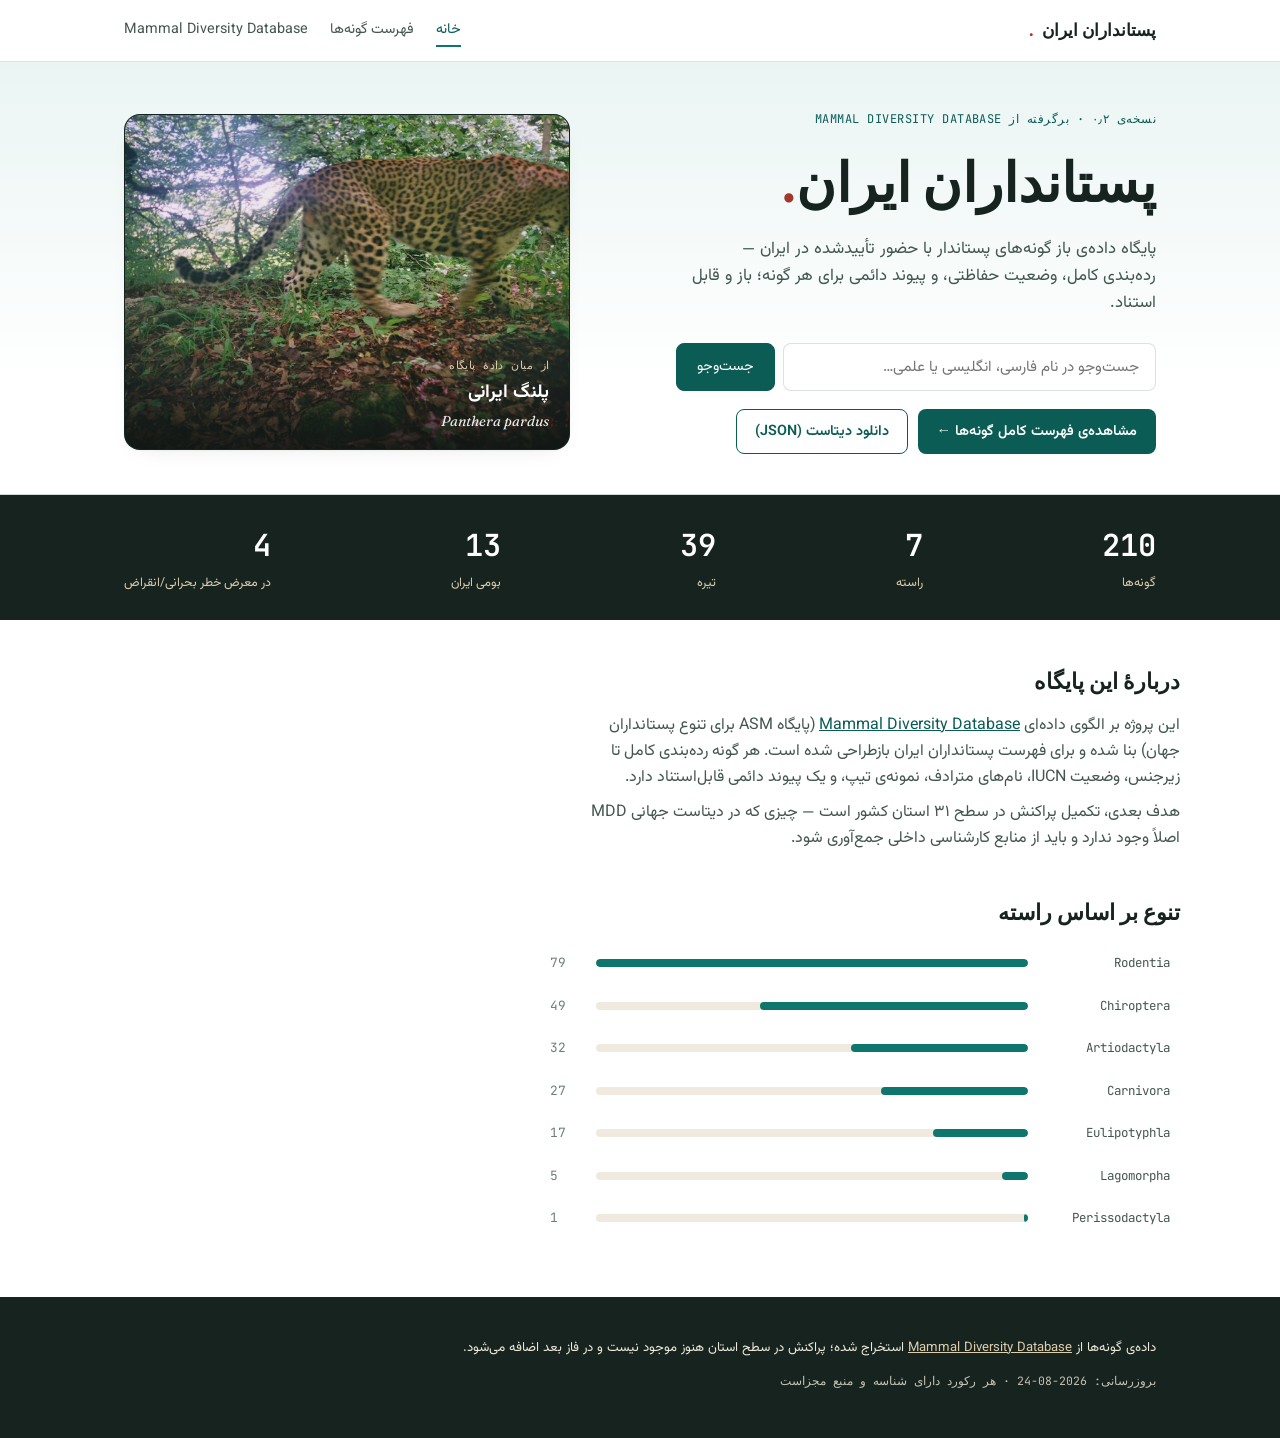
==== index.html @ 0429b335 "نسخه‌ی اولیه سایت پستانداران ایران - فهرست ۲۱۰ گونه پستاندار با حضور تأییدشده در ایران (منبع: Mammal" ====
<!DOCTYPE html>
<html lang="fa" dir="rtl">
<head>
<meta charset="UTF-8">
<meta name="viewport" content="width=device-width, initial-scale=1.0">
<title>پستانداران ایران</title>
<meta name="description" content="پایگاه داده‌ی باز گونه‌های پستاندار ایران، برگرفته از Mammal Diversity Database">
<link rel="preconnect" href="https://fonts.googleapis.com">
<link href="https://fonts.googleapis.com/css2?family=Vazirmatn:wght@400;500;600;700;800&family=Fraunces:ital,wght@0,500;1,500;1,600&family=JetBrains+Mono:wght@400;600&display=swap" rel="stylesheet">
<link rel="stylesheet" href="assets/style.css">
</head>
<body>

<nav class="topnav" aria-label="ناوبری اصلی">
  <div class="wrap topnav-inner">
    <a href="index.html" class="topnav-brand">پستانداران ایران<span class="dot">.</span></a>
    <div class="topnav-links">
      <a href="index.html" class="is-current">خانه</a>
      <a href="list.html">فهرست گونه‌ها</a>
      <a href="https://www.mammaldiversity.org" target="_blank" rel="noopener">Mammal Diversity Database</a>
    </div>
  </div>
</nav>

<header class="hero">
  <div class="wrap hero-grid">
    <div class="hero-text">
      <p class="eyebrow">نسخه‌ی ۰٫۲ · برگرفته از Mammal Diversity Database</p>
      <h1>پستانداران ایران<span class="dot">.</span></h1>
      <p class="tagline">پایگاه داده‌ی باز گونه‌های پستاندار با حضور تأییدشده در ایران — رده‌بندی کامل، وضعیت حفاظتی، و پیوند دائمی برای هر گونه؛ باز و قابل استناد.</p>

      <form class="hero-search" id="heroSearch" role="search">
        <label class="sr-only" for="heroSearchInput">جست‌وجوی گونه</label>
        <input id="heroSearchInput" type="search" placeholder="جست‌وجو در نام فارسی، انگلیسی یا علمی…" autocomplete="off">
        <button type="submit">جست‌وجو</button>
      </form>

      <div class="hero-actions">
        <a class="btn btn--primary" href="list.html">مشاهده‌ی فهرست کامل گونه‌ها ←</a>
        <a class="btn btn--ghost" href="data/species.json">دانلود دیتاست (JSON)</a>
      </div>
    </div>

    <a class="featured-card" id="featuredCard" href="list.html" aria-label="گونه‌ی برجسته">
      <img id="featuredImg" src="assets/img/leopard-hero.jpg" alt="پلنگ ایرانی در طبیعت، تصویر تله‌دوربین">
      <div class="featured-caption">
        <p class="featured-eyebrow">از میان دادهٔ پایگاه</p>
        <p class="featured-name" id="featuredName">پلنگ ایرانی</p>
        <p class="featured-sci" id="featuredSci">Panthera pardus</p>
      </div>
    </a>
  </div>
</header>

<section class="stat-band">
  <div class="wrap stat-band-inner">
    <div class="stat-item"><dt>گونه‌ها</dt><dd id="statSpecies">–</dd></div>
    <div class="stat-item"><dt>راسته</dt><dd id="statOrders">–</dd></div>
    <div class="stat-item"><dt>تیره</dt><dd id="statFamilies">–</dd></div>
    <div class="stat-item"><dt>بومی ایران</dt><dd id="statEndemic">–</dd></div>
    <div class="stat-item"><dt>در معرض خطر بحرانی/انقراض</dt><dd id="statThreatened">–</dd></div>
  </div>
</section>

<main class="wrap page-sections">
  <section class="about-section">
    <h2>دربارهٔ این پایگاه</h2>
    <p>این پروژه بر الگوی داده‌ای <a href="https://www.mammaldiversity.org" target="_blank" rel="noopener">Mammal Diversity Database</a> (پایگاه ASM برای تنوع پستانداران جهان) بنا شده و برای فهرست پستانداران ایران بازطراحی شده است. هر گونه رده‌بندی کامل تا زیرجنس، وضعیت IUCN، نام‌های مترادف، نمونه‌ی تیپ، و یک پیوند دائمی قابل‌استناد دارد.</p>
    <p>هدف بعدی، تکمیل پراکنش در سطح ۳۱ استان کشور است — چیزی که در دیتاست جهانی MDD اصلاً وجود ندارد و باید از منابع کارشناسی داخلی جمع‌آوری شود.</p>
  </section>

  <section class="breakdown-section">
    <h2>تنوع بر اساس راسته</h2>
    <ul class="order-breakdown" id="orderBreakdown" aria-label="تعداد گونه به تفکیک راسته"></ul>
  </section>
</main>

<footer class="site-foot">
  <div class="wrap">
    <p>داده‌ی گونه‌ها از <a href="https://www.mammaldiversity.org" target="_blank" rel="noopener">Mammal Diversity Database</a> استخراج شده؛ پراکنش در سطح استان هنوز موجود نیست و در فاز بعد اضافه می‌شود.</p>
    <p class="mono">بروزرسانی: <span id="lastUpdated">–</span> · هر رکورد دارای شناسه و منبع مجزاست</p>
  </div>
</footer>

<script src="assets/home.js"></script>
</body>
</html>
---- assets/style.css ----
/* ================= tokens ================= */
:root{
  --bg:         #ffffff;
  --bg-tint:    #EAF5F3;
  --bg-warm:    #EFEADD;
  --bg-warm-deep: #DDCFAE;
  --ink:        #17231F;
  --ink-soft:   #445550;
  --ink-faint:  #6E7D78;
  --teal:       #0F766E;
  --teal-deep:  #0B5C55;
  --teal-soft:  #DCEBE9;
  --blue:       #1D4ED8;
  --violet:     #6D28D9;
  --seal:       #A13A2C;
  --gold:       #B08A3E;
  --line:       rgba(15,46,44,0.14);
  --radius:     16px;
  --radius-sm:  8px;
  --radius-pill: 999px;
  --font-fa:    'Vazirmatn', 'Tahoma', sans-serif;
  --font-sci:   'Fraunces', Georgia, serif;
  --font-mono:  'JetBrains Mono', ui-monospace, 'Courier New', monospace;
  --shadow-card: 0 1px 2px rgba(23,35,31,0.04), 0 8px 24px -16px rgba(23,35,31,0.18);
}

*{ box-sizing: border-box; }
html{ scroll-behavior: smooth; }
@media (prefers-reduced-motion: reduce){
  html{ scroll-behavior: auto; }
  *{ animation-duration: 0.001ms !important; transition-duration: 0.001ms !important; }
}

body{
  margin: 0;
  background: var(--bg);
  color: var(--ink);
  font-family: var(--font-fa);
  line-height: 1.6;
}

.wrap{
  max-width: 1080px;
  margin: 0 auto;
  padding: 0 24px;
}

a{ color: var(--teal-deep); text-decoration-thickness: 1px; }
.sr-only{
  position: absolute; width: 1px; height: 1px;
  overflow: hidden; clip: rect(0 0 0 0); white-space: nowrap;
}
:focus-visible{
  outline: 3px solid var(--teal);
  outline-offset: 2px;
}

/* ================= top nav ================= */
.topnav{
  background: var(--bg);
  border-bottom: 1px solid var(--line);
}
.topnav-inner{
  display: flex;
  align-items: center;
  justify-content: space-between;
  gap: 20px;
  padding: 14px 24px;
}
.topnav-brand{
  display: flex;
  align-items: baseline;
  gap: 8px;
  font-family: var(--font-sci);
  font-weight: 600;
  font-size: 1.05rem;
  color: var(--ink);
  text-decoration: none;
}
.topnav-brand .dot{ color: var(--seal); }
.topnav-links{
  display: flex;
  gap: 22px;
  font-size: 0.9rem;
}
.topnav-links a{
  color: var(--ink-soft);
  text-decoration: none;
  padding: 4px 0;
  border-bottom: 2px solid transparent;
  transition: color 0.15s ease, border-color 0.15s ease;
}
.topnav-links a:hover,
.topnav-links a.is-current{
  color: var(--teal-deep);
  border-bottom-color: var(--teal);
}

/* ================= header ================= */
.site-head{
  background: linear-gradient(180deg, var(--bg-tint), var(--bg) 70%);
  color: var(--ink);
  padding: 44px 0 30px;
  border-bottom: 1px solid var(--line);
}
.site-head .eyebrow{
  font-family: var(--font-mono);
  font-size: 12px;
  letter-spacing: 0.04em;
  color: var(--teal-deep);
  margin: 0 0 10px;
  text-transform: uppercase;
}
.site-head h1{
  font-family: var(--font-sci);
  font-size: clamp(2.1rem, 5vw, 3.2rem);
  margin: 0;
  font-weight: 600;
  color: var(--ink);
}
.site-head h1 .dot{ color: var(--seal); }
.tagline{
  margin: 10px 0 0;
  color: var(--ink-soft);
  font-size: 1.05rem;
  max-width: 46ch;
}

.stats{
  display: flex;
  gap: 16px;
  margin: 32px 0 0;
  padding: 0;
  flex-wrap: wrap;
}
.stats > div{
  display: flex;
  flex-direction: column-reverse;
  gap: 4px;
  background: var(--bg);
  border: 1px solid var(--line);
  border-radius: var(--radius);
  padding: 14px 20px;
  box-shadow: var(--shadow-card);
}
.stats dt{
  font-size: 0.78rem;
  color: var(--ink-faint);
}
.stats dd{
  margin: 0;
  font-family: var(--font-mono);
  font-size: 1.8rem;
  font-weight: 600;
  color: var(--teal-deep);
}

.site-head--compact{ padding: 30px 0 24px; }
.site-head--compact h1{ font-size: clamp(1.7rem, 4vw, 2.4rem); }

/* ================= home: hero ================= */
.hero{
  background: linear-gradient(180deg, var(--bg-tint), var(--bg) 75%);
  border-bottom: 1px solid var(--line);
  padding: 48px 0 40px;
}
.hero-grid{
  display: grid;
  grid-template-columns: 1.1fr 0.9fr;
  gap: 40px;
  align-items: center;
}
@media (max-width: 860px){
  .hero-grid{ grid-template-columns: 1fr; }
}
.hero-text h1{
  font-family: var(--font-sci);
  font-size: clamp(2.2rem, 5vw, 3.4rem);
  margin: 0;
  font-weight: 600;
  color: var(--ink);
}
.hero-text h1 .dot{ color: var(--seal); }
.hero-text .eyebrow{
  font-family: var(--font-mono);
  font-size: 12px;
  letter-spacing: 0.04em;
  color: var(--teal-deep);
  margin: 0 0 10px;
  text-transform: uppercase;
}
.hero-text .tagline{ max-width: 52ch; }

.hero-search{
  display: flex;
  gap: 8px;
  margin: 26px 0 0;
  max-width: 480px;
}
.hero-search input{
  flex: 1;
  font-family: var(--font-fa);
  font-size: 0.95rem;
  padding: 11px 16px;
  border: 1px solid var(--line);
  border-radius: var(--radius-sm);
  background: #fff;
  color: var(--ink);
}
.hero-search input:focus{ border-color: var(--teal); }
.hero-search button{
  font-family: var(--font-fa);
  font-size: 0.9rem;
  padding: 0 20px;
  border: 1px solid var(--teal-deep);
  border-radius: var(--radius-sm);
  background: var(--teal-deep);
  color: #fff;
  cursor: pointer;
}
.hero-search button:hover{ background: var(--teal); }

.hero-actions{
  display: flex;
  flex-wrap: wrap;
  gap: 10px;
  margin-top: 18px;
}
.btn{
  display: inline-flex;
  align-items: center;
  font-family: var(--font-fa);
  font-size: 0.9rem;
  font-weight: 600;
  padding: 10px 18px;
  border-radius: var(--radius-sm);
  text-decoration: none;
  border: 1px solid transparent;
  transition: background 0.15s ease, color 0.15s ease, border-color 0.15s ease;
}
.btn--primary{ background: var(--teal-deep); color: #fff; }
.btn--primary:hover{ background: var(--teal); }
.btn--ghost{ background: transparent; color: var(--teal-deep); border-color: var(--teal-deep); }
.btn--ghost:hover{ background: var(--teal-soft); }

.featured-card{
  display: block;
  border-radius: var(--radius);
  overflow: hidden;
  border: 1px solid var(--line);
  box-shadow: var(--shadow-card);
  text-decoration: none;
  color: inherit;
  background: var(--ink);
  position: relative;
  transition: transform 0.15s ease;
}
.featured-card:hover{ transform: translateY(-2px); }
.featured-card img{
  display: block;
  width: 100%;
  aspect-ratio: 4 / 3;
  object-fit: cover;
  opacity: 0.92;
}
.featured-caption{
  position: absolute;
  inset-inline: 0;
  bottom: 0;
  padding: 18px 20px 16px;
  background: linear-gradient(0deg, rgba(15,20,18,0.88), rgba(15,20,18,0));
  color: #fff;
}
.featured-eyebrow{
  font-family: var(--font-mono);
  font-size: 0.68rem;
  letter-spacing: 0.04em;
  text-transform: uppercase;
  color: var(--bg-warm-deep);
  margin: 0 0 4px;
}
.featured-name{ font-weight: 700; font-size: 1.15rem; margin: 0; }
.featured-sci{ font-family: var(--font-sci); font-style: italic; font-size: 0.9rem; margin: 2px 0 0; opacity: 0.9; }

/* ================= home: stat band ================= */
.stat-band{
  background: var(--ink);
  padding: 26px 0;
}
.stat-band-inner{
  display: flex;
  flex-wrap: wrap;
  gap: 28px 40px;
  justify-content: space-between;
}
.stat-item{ display: flex; flex-direction: column-reverse; gap: 4px; }
.stat-item dt{ font-size: 0.78rem; color: var(--bg-warm-deep); }
.stat-item dd{
  margin: 0;
  font-family: var(--font-mono);
  font-size: 1.9rem;
  font-weight: 600;
  color: #fff;
}

/* ================= home: content sections ================= */
.page-sections{ padding: 44px 0 60px; }
.about-section{ max-width: 68ch; margin-bottom: 44px; }
.about-section h2, .breakdown-section h2{
  font-family: var(--font-sci);
  font-size: 1.4rem;
  font-weight: 600;
  margin: 0 0 14px;
  color: var(--ink);
}
.about-section p{ color: var(--ink-soft); margin: 0 0 10px; }

.order-breakdown{
  list-style: none;
  margin: 0;
  padding: 0;
  display: flex;
  flex-direction: column;
  gap: 6px;
  max-width: 640px;
}
.order-bar-row{
  display: grid;
  grid-template-columns: 130px 1fr 34px;
  align-items: center;
  gap: 12px;
  padding: 8px 10px;
  border-radius: var(--radius-sm);
  text-decoration: none;
  color: var(--ink);
  transition: background 0.15s ease;
}
.order-bar-row:hover{ background: var(--bg-tint); }
.order-bar-label{
  font-family: var(--font-mono);
  font-size: 0.78rem;
  color: var(--ink-soft);
  white-space: nowrap;
  overflow: hidden;
  text-overflow: ellipsis;
}
.order-bar-track{
  height: 8px;
  background: var(--bg-warm);
  border-radius: var(--radius-pill);
  overflow: hidden;
}
.order-bar-fill{
  display: block;
  height: 100%;
  background: var(--teal);
  border-radius: var(--radius-pill);
}
.order-bar-count{
  font-family: var(--font-mono);
  font-size: 0.8rem;
  color: var(--ink-faint);
  text-align: left;
}
@media (max-width: 560px){
  .order-bar-row{ grid-template-columns: 90px 1fr 28px; }
}

/* ================= filter strip ================= */
.filter-strip{
  background: var(--bg-warm);
  border-bottom: 1px solid var(--line);
  position: sticky;
  top: 0;
  z-index: 5;
}
.strip-inner{
  display: flex;
  align-items: center;
  gap: 8px;
  padding: 10px 24px;
  overflow-x: auto;
  scrollbar-width: thin;
}
.chip-row{ display: flex; gap: 8px; }
.chip{
  flex: 0 0 auto;
  font-family: var(--font-fa);
  font-size: 0.85rem;
  background: var(--bg);
  color: var(--ink-soft);
  border: 1px solid var(--line);
  border-radius: var(--radius-pill);
  padding: 7px 14px;
  cursor: pointer;
  white-space: nowrap;
  position: relative;
  transition: background 0.15s ease, color 0.15s ease, transform 0.1s ease, border-color 0.15s ease;
}
.chip .tab-count{
  font-family: var(--font-mono);
  font-size: 0.7rem;
  color: var(--teal);
  margin-inline-start: 6px;
}
.chip:hover{ transform: translateY(-1px); border-color: var(--teal); }
.chip.is-active{
  background: var(--teal-deep);
  color: #fff;
  border-color: var(--teal-deep);
}
.chip.is-active .tab-count{ color: var(--bg-warm-deep); }
.chip--all{ font-weight: 700; }

/* ================= toolbar ================= */
.toolbar{
  display: flex;
  align-items: center;
  justify-content: space-between;
  gap: 16px;
  margin: 28px 0 18px;
  flex-wrap: wrap;
}
.search input{
  width: min(420px, 70vw);
  font-family: var(--font-fa);
  font-size: 0.95rem;
  padding: 10px 14px;
  border: 1px solid var(--line);
  border-radius: var(--radius-sm);
  background: #fff;
  color: var(--ink);
}
.search input:focus{ border-color: var(--teal); }
.result-count{
  font-family: var(--font-mono);
  font-size: 0.8rem;
  color: var(--ink-soft);
  margin: 0;
}

/* ================= card grid ================= */
.card-grid{
  display: grid;
  grid-template-columns: repeat(auto-fill, minmax(260px, 1fr));
  gap: 16px;
  margin-bottom: 64px;
}
.card-link{
  display: block;
  text-decoration: none;
  color: inherit;
  border-radius: var(--radius);
}
.card{
  background: #fff;
  border: 1px solid var(--line);
  border-radius: var(--radius);
  padding: 18px 18px 16px;
  position: relative;
  display: flex;
  flex-direction: column;
  gap: 8px;
  height: 100%;
  box-shadow: var(--shadow-card);
  transition: border-color 0.15s ease, transform 0.12s ease;
}
.card-link:hover .card,
.card-link:focus-visible .card{
  border-color: var(--teal);
  transform: translateY(-2px);
}
.card::before{
  content: attr(data-id);
  position: absolute;
  top: 14px;
  inset-inline-end: 16px;
  font-family: var(--font-mono);
  font-size: 0.68rem;
  color: var(--ink-faint);
}
.card-order{
  font-family: var(--font-mono);
  font-size: 0.68rem;
  letter-spacing: 0.04em;
  text-transform: uppercase;
  color: var(--teal);
}
.card-sci{
  font-family: var(--font-sci);
  font-style: italic;
  font-size: 1.15rem;
  color: var(--ink);
  margin: 0;
}
.card-sci .authority{
  font-style: normal;
  font-size: 0.72em;
  color: var(--ink-soft);
  margin-inline-start: 4px;
}
.card-fa{
  font-weight: 700;
  font-size: 1.05rem;
  margin: 0;
  color: var(--ink);
}
.card-en{
  font-size: 0.82rem;
  color: var(--ink-soft);
  margin: 0;
}
.fa-pending{
  font-style: italic;
  color: var(--ink-faint);
}

.iucn{
  display: inline-flex;
  align-self: flex-start;
  align-items: center;
  gap: 6px;
  font-family: var(--font-mono);
  font-size: 0.72rem;
  font-weight: 600;
  padding: 3px 10px;
  border-radius: var(--radius-pill);
  border: 1px solid currentColor;
}
.iucn[data-cat="CR"]{ color: #7a1f16; background: #f6dcd8; }
.iucn[data-cat="EN"]{ color: #92501c; background: #f5e3ce; }
.iucn[data-cat="VU"]{ color: var(--gold); background: #f3ead2; }
.iucn[data-cat="NT"]{ color: var(--teal-deep); background: var(--teal-soft); }
.iucn[data-cat="LC"]{ color: #2f6b3f; background: #dcefe1; }
.iucn[data-cat="DD"], .iucn[data-cat="NE"]{ color: #6b6b6b; background: #e7e7e2; }

.empty-state{
  text-align: center;
  padding: 60px 20px;
  color: var(--ink-soft);
  font-size: 0.95rem;
}

/* ================= species detail page ================= */
.breadcrumb{
  font-size: 0.82rem;
  color: var(--ink-faint);
  margin: 20px 0 0;
}
.breadcrumb a{ color: var(--teal-deep); text-decoration: none; }
.breadcrumb a:hover{ text-decoration: underline; }

.species-head{
  background: linear-gradient(180deg, var(--bg-tint), var(--bg) 75%);
  border-bottom: 1px solid var(--line);
  padding: 18px 0 34px;
}
.species-head .order-tag{
  font-family: var(--font-mono);
  font-size: 0.72rem;
  letter-spacing: 0.04em;
  text-transform: uppercase;
  color: var(--teal);
  margin: 0 0 10px;
}
.species-head h1{
  font-family: var(--font-sci);
  font-style: italic;
  font-size: clamp(1.8rem, 4.5vw, 2.6rem);
  margin: 0;
  color: var(--ink);
  font-weight: 500;
}
.species-head .authority{
  font-style: normal;
  font-size: 0.55em;
  color: var(--ink-soft);
  margin-inline-start: 8px;
  display: inline-block;
}
.species-head .fa-name{
  font-size: 1.35rem;
  font-weight: 700;
  margin: 10px 0 2px;
}
.species-head .en-name{
  font-size: 1rem;
  color: var(--ink-soft);
  margin: 0;
}
.badge-row{
  display: flex;
  flex-wrap: wrap;
  gap: 8px;
  margin-top: 18px;
}
.badge{
  display: inline-flex;
  align-items: center;
  gap: 6px;
  font-size: 0.78rem;
  font-family: var(--font-mono);
  padding: 5px 12px;
  border-radius: var(--radius-pill);
  border: 1px solid var(--line);
  background: var(--bg);
  color: var(--ink-soft);
}
.badge.endemic{ color: var(--seal); border-color: var(--seal); background: #fbe9e6; }

.species-body{
  padding: 34px 0 64px;
  display: grid;
  gap: 24px;
  grid-template-columns: 1.2fr 1fr;
  align-items: start;
}
@media (max-width: 780px){
  .species-body{ grid-template-columns: 1fr; }
}
.panel{
  background: #fff;
  border: 1px solid var(--line);
  border-radius: var(--radius);
  padding: 22px 24px;
  box-shadow: var(--shadow-card);
}
.panel h2{
  font-family: var(--font-sci);
  font-size: 1.1rem;
  font-weight: 600;
  margin: 0 0 16px;
  color: var(--ink);
}
.panel + .panel{ margin-top: 20px; }

.taxo-table{
  width: 100%;
  border-collapse: collapse;
  font-size: 0.9rem;
}
.taxo-table tr{ border-bottom: 1px dashed var(--line); }
.taxo-table tr:last-child{ border-bottom: none; }
.taxo-table th, .taxo-table td{
  text-align: start;
  padding: 8px 0;
  vertical-align: top;
}
.taxo-table th{
  color: var(--ink-faint);
  font-weight: 500;
  width: 40%;
}
.taxo-table td{ color: var(--ink); font-weight: 500; }
.taxo-table td.mono-cell{ font-family: var(--font-mono); font-size: 0.82rem; font-weight: 400; direction: ltr; text-align: left; }

.count-badge{
  font-family: var(--font-mono);
  font-size: 0.75rem;
  font-weight: 400;
  color: var(--ink-faint);
}

.panel details{ margin-top: 4px; }
.panel summary{
  cursor: pointer;
  font-size: 0.85rem;
  color: var(--teal-deep);
  padding: 4px 0;
  user-select: none;
}
.panel details[open] summary{ margin-bottom: 8px; }

.synonym-list{
  list-style: none;
  margin: 0;
  padding: 0;
  display: flex;
  flex-direction: column;
  gap: 6px;
  max-height: 340px;
  overflow-y: auto;
  font-size: 0.85rem;
  color: var(--ink-soft);
}
.synonym-list li{
  padding: 6px 10px;
  background: var(--bg-tint);
  border-radius: var(--radius-sm);
}
.synonym-list em{ font-style: italic; color: var(--ink); }

.country-list{
  display: flex;
  flex-wrap: wrap;
  gap: 6px;
}
.country-tag{
  font-size: 0.78rem;
  padding: 4px 10px;
  border-radius: var(--radius-pill);
  background: var(--bg-tint);
  color: var(--ink-soft);
}
.country-tag.is-iran{
  background: var(--teal-deep);
  color: #fff;
  font-weight: 600;
}
.country-more{
  font-size: 0.78rem;
  padding: 4px 10px;
  color: var(--ink-faint);
  font-family: var(--font-mono);
}

.permalink-box{
  display: flex;
  gap: 8px;
  align-items: center;
  margin-top: 8px;
}
.permalink-box input{
  flex: 1;
  font-family: var(--font-mono);
  font-size: 0.8rem;
  padding: 9px 12px;
  border: 1px solid var(--line);
  border-radius: var(--radius-sm);
  background: var(--bg-tint);
  color: var(--ink-soft);
  direction: ltr;
  text-align: left;
}
.copy-btn{
  font-family: var(--font-fa);
  font-size: 0.82rem;
  padding: 9px 14px;
  border-radius: var(--radius-sm);
  border: 1px solid var(--teal);
  background: var(--teal);
  color: #fff;
  cursor: pointer;
  white-space: nowrap;
  transition: background 0.15s ease;
}
.copy-btn:hover{ background: var(--teal-deep); }
.copy-btn.is-copied{ background: var(--teal-deep); }

.citation{
  margin: 14px 0 0;
  padding: 12px 14px;
  background: var(--bg-tint);
  border-inline-start: 3px solid var(--teal);
  border-radius: var(--radius-sm);
  font-size: 0.82rem;
  color: var(--ink-soft);
  line-height: 1.7;
}

.not-found{
  padding: 80px 20px;
  text-align: center;
}
.not-found h1{ font-family: var(--font-sci); font-size: 1.6rem; }
.not-found p{ color: var(--ink-soft); }

/* ================= footer ================= */
.site-foot{
  background: var(--ink);
  color: var(--bg-warm);
  padding: 28px 0 36px;
  font-size: 0.82rem;
}
.site-foot a{ color: var(--bg-warm-deep); }
.site-foot .mono{ font-family: var(--font-mono); font-size: 0.72rem; opacity: 0.8; margin-top: 6px; }

@media (max-width: 560px){
  .site-head{ padding: 34px 0 22px; }
  .stats{ gap: 12px; }
  .toolbar{ flex-direction: column; align-items: stretch; }
  .search input{ width: 100%; }
  .topnav-links{ gap: 14px; font-size: 0.85rem; }
  .hero{ padding: 34px 0 30px; }
  .hero-search{ max-width: none; flex-direction: column; }
  .stat-band-inner{ gap: 18px 28px; }
}
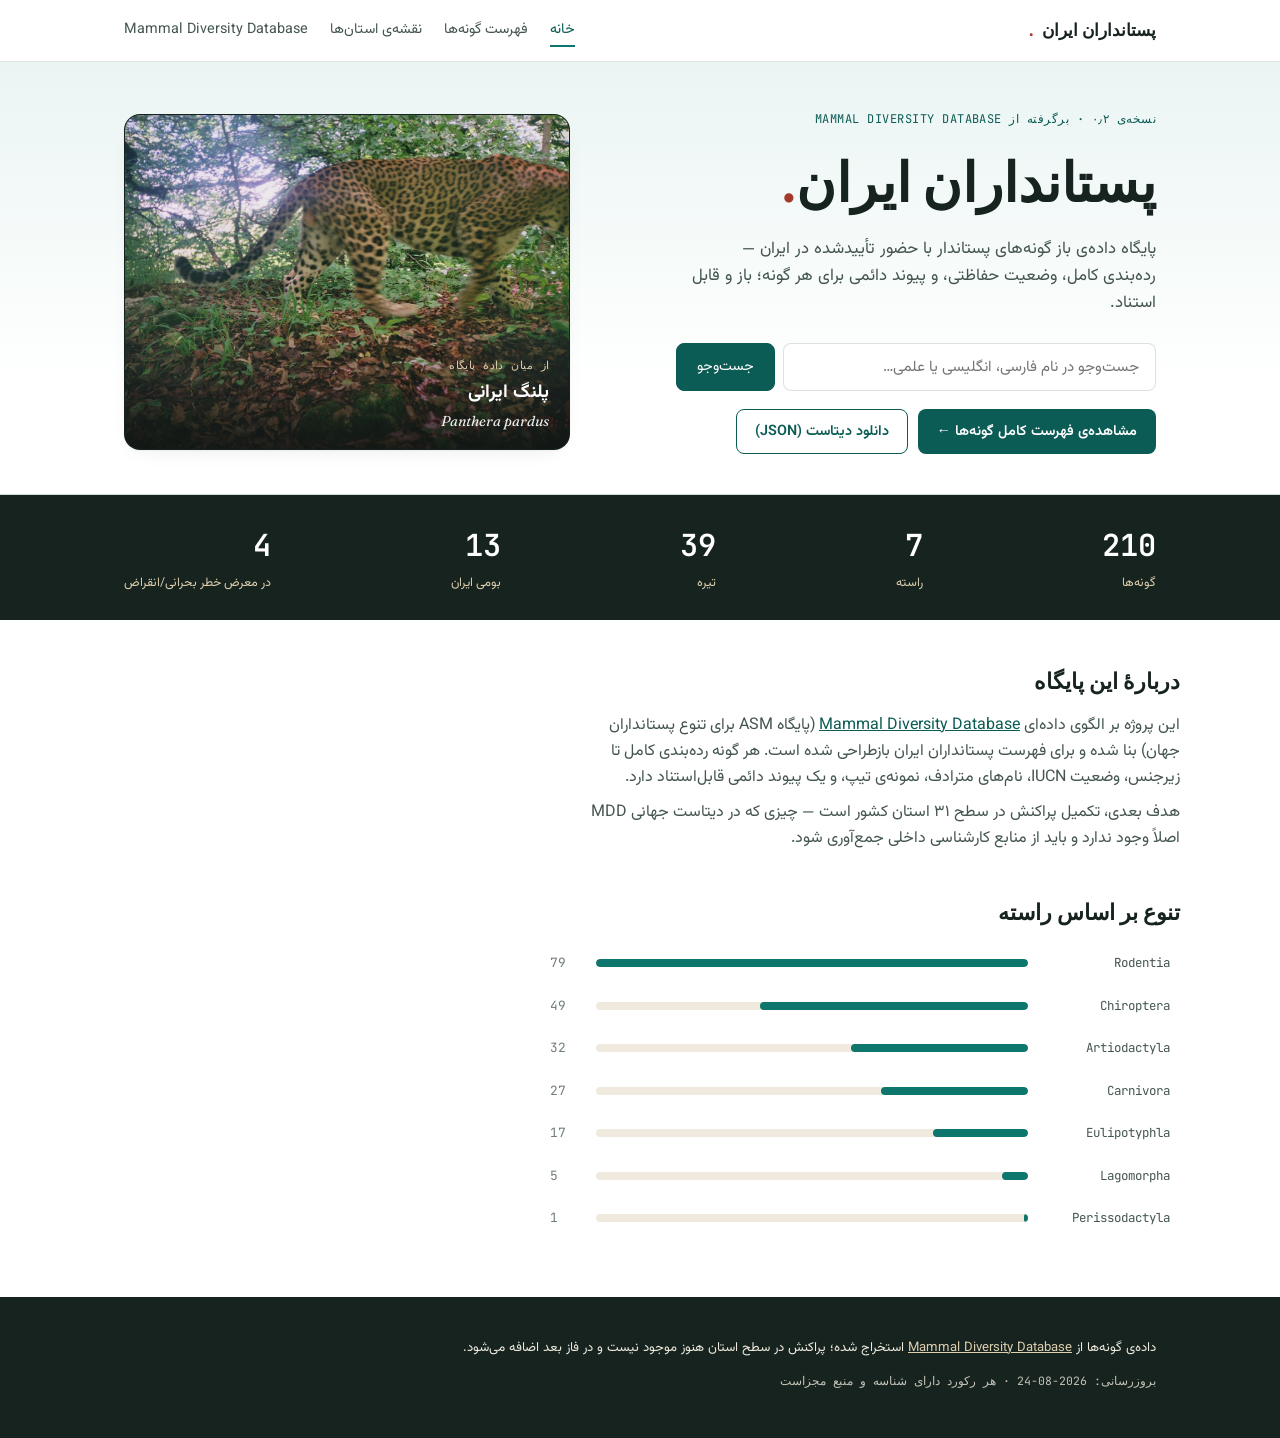
==== commit 45ce0ee3: "افزودن نقشه‌ی تعاملی استان‌ها (اسکلت) - assets/img/iran-provinces.svg: مرز واقعی ۳۱ استان از geoBoun" ====
--- a/index.html
+++ b/index.html
@@ -17,6 +17,7 @@
     <div class="topnav-links">
       <a href="index.html" class="is-current">خانه</a>
       <a href="list.html">فهرست گونه‌ها</a>
+      <a href="map.html">نقشه‌ی استان‌ها</a>
       <a href="https://www.mammaldiversity.org" target="_blank" rel="noopener">Mammal Diversity Database</a>
     </div>
   </div>
--- a/assets/style.css
+++ b/assets/style.css
@@ -366,6 +366,70 @@
   .order-bar-row{ grid-template-columns: 90px 1fr 28px; }
 }
 
+/* ================= province map ================= */
+.map-layout{
+  display: grid;
+  grid-template-columns: 1.6fr 1fr;
+  gap: 28px;
+  align-items: start;
+}
+@media (max-width: 780px){
+  .map-layout{ grid-template-columns: 1fr; }
+}
+.map-svg-wrap{
+  background: var(--bg-tint);
+  border: 1px solid var(--line);
+  border-radius: var(--radius);
+  padding: 16px;
+  box-shadow: var(--shadow-card);
+}
+.map-svg-wrap svg{ width: 100%; height: auto; display: block; }
+path.province{
+  fill: var(--bg-warm-deep);
+  stroke: var(--bg);
+  stroke-width: 1;
+  cursor: pointer;
+  transition: fill 0.12s ease;
+}
+path.province:hover{ fill: var(--gold); }
+path.province.has-data{ fill: var(--teal); }
+path.province.has-data:hover{ fill: var(--teal-deep); }
+
+.map-side{
+  position: sticky;
+  top: 76px;
+  background: #fff;
+  border: 1px solid var(--line);
+  border-radius: var(--radius);
+  padding: 20px 22px;
+  box-shadow: var(--shadow-card);
+  min-height: 120px;
+}
+.map-side-hint{ color: var(--ink-faint); font-size: 0.9rem; margin: 0; }
+.map-side-province{
+  font-family: var(--font-sci);
+  font-size: 1.2rem;
+  font-weight: 600;
+  margin: 0 0 6px;
+  color: var(--ink);
+}
+.map-side-count{
+  font-family: var(--font-mono);
+  font-size: 0.85rem;
+  color: var(--teal-deep);
+  margin: 0;
+}
+.map-side-empty{
+  font-size: 0.88rem;
+  color: var(--ink-soft);
+  margin: 0 0 8px;
+}
+.map-side-empty-sub{
+  font-size: 0.8rem;
+  color: var(--ink-faint);
+  margin: 0;
+}
+
 /* ================= filter strip ================= */
 .filter-strip{
   background: var(--bg-warm);
@@ -437,6 +501,25 @@
   font-size: 0.8rem;
   color: var(--ink-soft);
   margin: 0;
+}
+.province-badge{
+  display: inline-flex;
+  align-items: center;
+  gap: 6px;
+  font-size: 0.8rem;
+  padding: 5px 10px;
+  border-radius: var(--radius-pill);
+  background: var(--teal-soft);
+  color: var(--teal-deep);
+}
+.province-badge button{
+  border: none;
+  background: transparent;
+  color: inherit;
+  font-size: 0.95rem;
+  line-height: 1;
+  cursor: pointer;
+  padding: 0;
 }
 
 /* ================= card grid ================= */
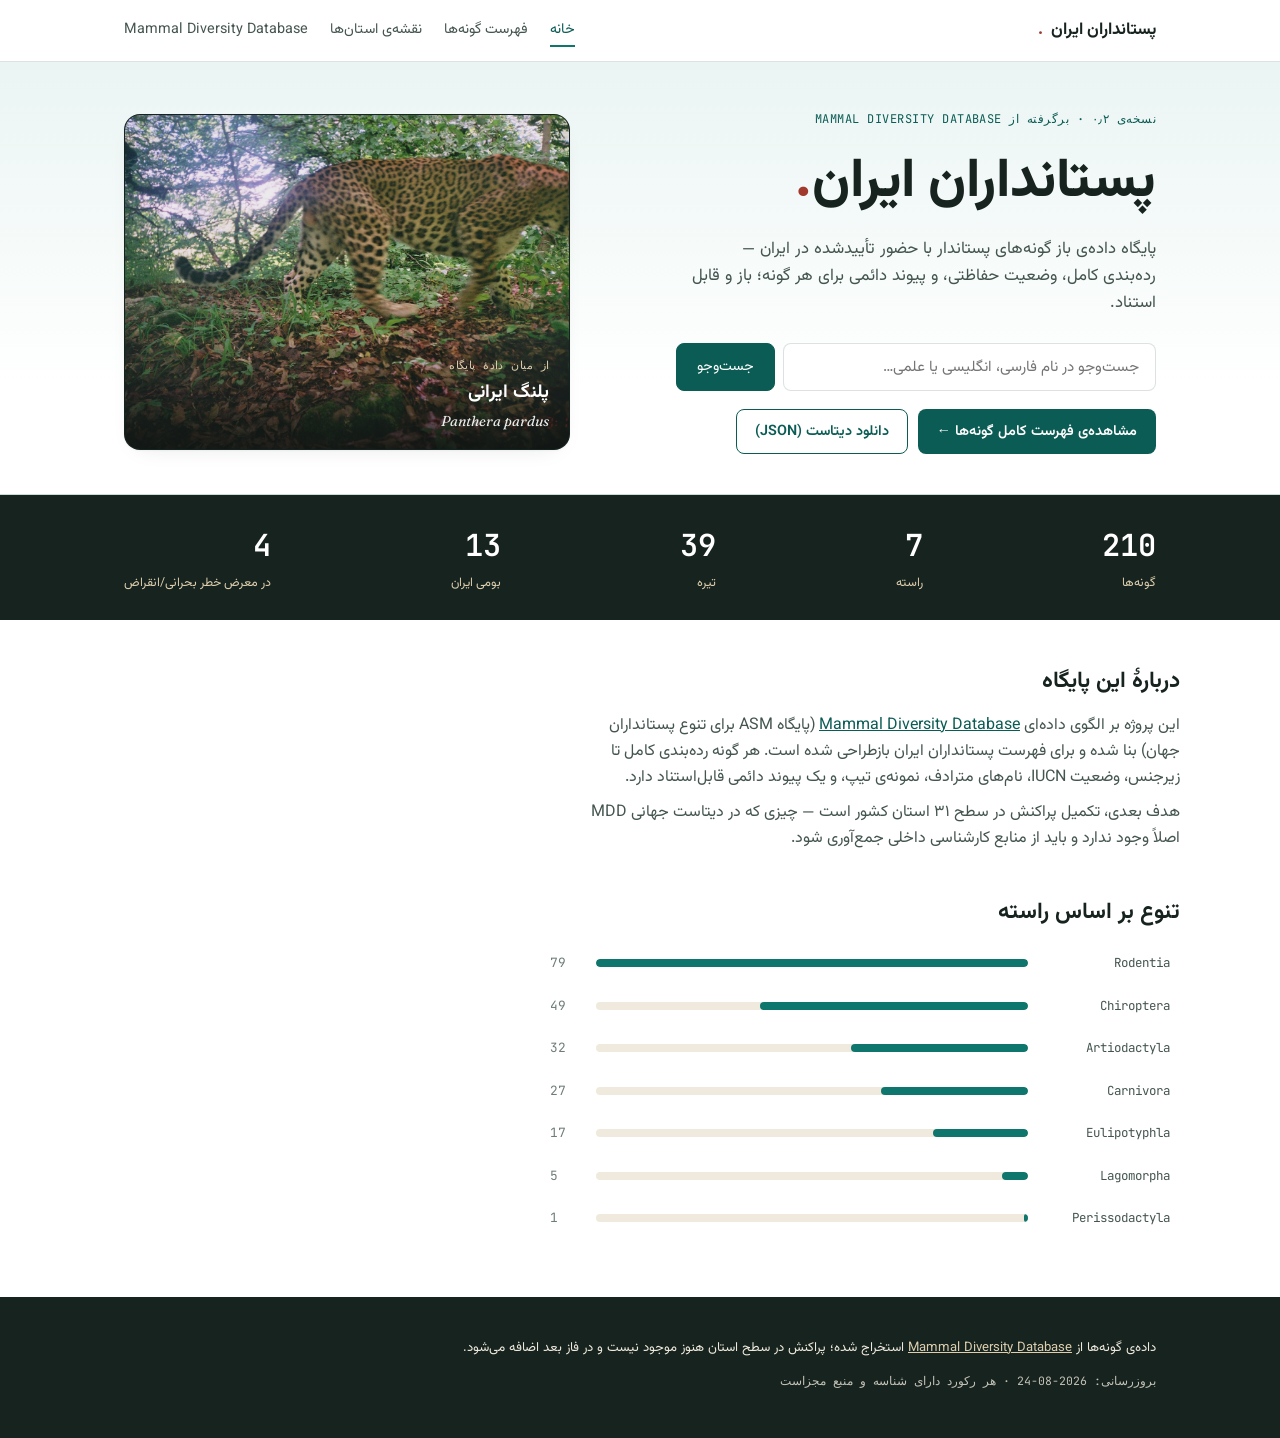
==== commit a4e48591: "رفع باگ فونت فارسی + self-host کردن Vazirmatn - عناوین فارسی (h1 اصلی، عنوان صفحات/بخش‌ها/پنل‌ها) به" ====
--- a/index.html
+++ b/index.html
@@ -6,7 +6,7 @@
 <title>پستانداران ایران</title>
 <meta name="description" content="پایگاه داده‌ی باز گونه‌های پستاندار ایران، برگرفته از Mammal Diversity Database">
 <link rel="preconnect" href="https://fonts.googleapis.com">
-<link href="https://fonts.googleapis.com/css2?family=Vazirmatn:wght@400;500;600;700;800&family=Fraunces:ital,wght@0,500;1,500;1,600&family=JetBrains+Mono:wght@400;600&display=swap" rel="stylesheet">
+<link href="https://fonts.googleapis.com/css2?family=Fraunces:ital,wght@0,500;1,500;1,600&family=JetBrains+Mono:wght@400;600&display=swap" rel="stylesheet">
 <link rel="stylesheet" href="assets/style.css">
 </head>
 <body>
--- a/assets/style.css
+++ b/assets/style.css
@@ -1,3 +1,18 @@
+/* ================= self-hosted fonts =================
+   Vazirmatn از Google Fonts حذف و این‌جا self-host شد — fonts.googleapis.com
+   در ایران (مخاطب اصلی این سایت) اغلب کند یا فیلتر است؛ بدون این فونت،
+   مرورگر برای متن فارسی به فونت سیستمی برمی‌گردد که ظاهرش عربی/نامتناسب
+   به‌نظر می‌رسد. منبع: rastikerdar/vazirmatn (OFL 1.1) — پروانه در
+   assets/fonts/Vazirmatn-OFL.txt. */
+@font-face{
+  font-family: 'Vazirmatn';
+  src: url('fonts/Vazirmatn%5Bwght%5D.woff2') format('woff2-variations'),
+       url('fonts/Vazirmatn%5Bwght%5D.woff2') format('woff2');
+  font-weight: 100 900;
+  font-style: normal;
+  font-display: swap;
+}
+
 /* ================= tokens ================= */
 :root{
   --bg:         #ffffff;
@@ -71,8 +86,8 @@
   display: flex;
   align-items: baseline;
   gap: 8px;
-  font-family: var(--font-sci);
-  font-weight: 600;
+  font-family: var(--font-fa);
+  font-weight: 700;
   font-size: 1.05rem;
   color: var(--ink);
   text-decoration: none;
@@ -112,10 +127,10 @@
   text-transform: uppercase;
 }
 .site-head h1{
-  font-family: var(--font-sci);
+  font-family: var(--font-fa);
   font-size: clamp(2.1rem, 5vw, 3.2rem);
   margin: 0;
-  font-weight: 600;
+  font-weight: 800;
   color: var(--ink);
 }
 .site-head h1 .dot{ color: var(--seal); }
@@ -174,10 +189,10 @@
   .hero-grid{ grid-template-columns: 1fr; }
 }
 .hero-text h1{
-  font-family: var(--font-sci);
+  font-family: var(--font-fa);
   font-size: clamp(2.2rem, 5vw, 3.4rem);
   margin: 0;
-  font-weight: 600;
+  font-weight: 800;
   color: var(--ink);
 }
 .hero-text h1 .dot{ color: var(--seal); }
@@ -307,9 +322,9 @@
 .page-sections{ padding: 44px 0 60px; }
 .about-section{ max-width: 68ch; margin-bottom: 44px; }
 .about-section h2, .breakdown-section h2{
-  font-family: var(--font-sci);
+  font-family: var(--font-fa);
   font-size: 1.4rem;
-  font-weight: 600;
+  font-weight: 700;
   margin: 0 0 14px;
   color: var(--ink);
 }
@@ -407,9 +422,9 @@
 }
 .map-side-hint{ color: var(--ink-faint); font-size: 0.9rem; margin: 0; }
 .map-side-province{
-  font-family: var(--font-sci);
+  font-family: var(--font-fa);
   font-size: 1.2rem;
-  font-weight: 600;
+  font-weight: 700;
   margin: 0 0 6px;
   color: var(--ink);
 }
@@ -709,9 +724,9 @@
   box-shadow: var(--shadow-card);
 }
 .panel h2{
-  font-family: var(--font-sci);
+  font-family: var(--font-fa);
   font-size: 1.1rem;
-  font-weight: 600;
+  font-weight: 700;
   margin: 0 0 16px;
   color: var(--ink);
 }
@@ -845,7 +860,7 @@
   padding: 80px 20px;
   text-align: center;
 }
-.not-found h1{ font-family: var(--font-sci); font-size: 1.6rem; }
+.not-found h1{ font-family: var(--font-fa); font-weight: 700; font-size: 1.6rem; }
 .not-found p{ color: var(--ink-soft); }
 
 /* ================= footer ================= */
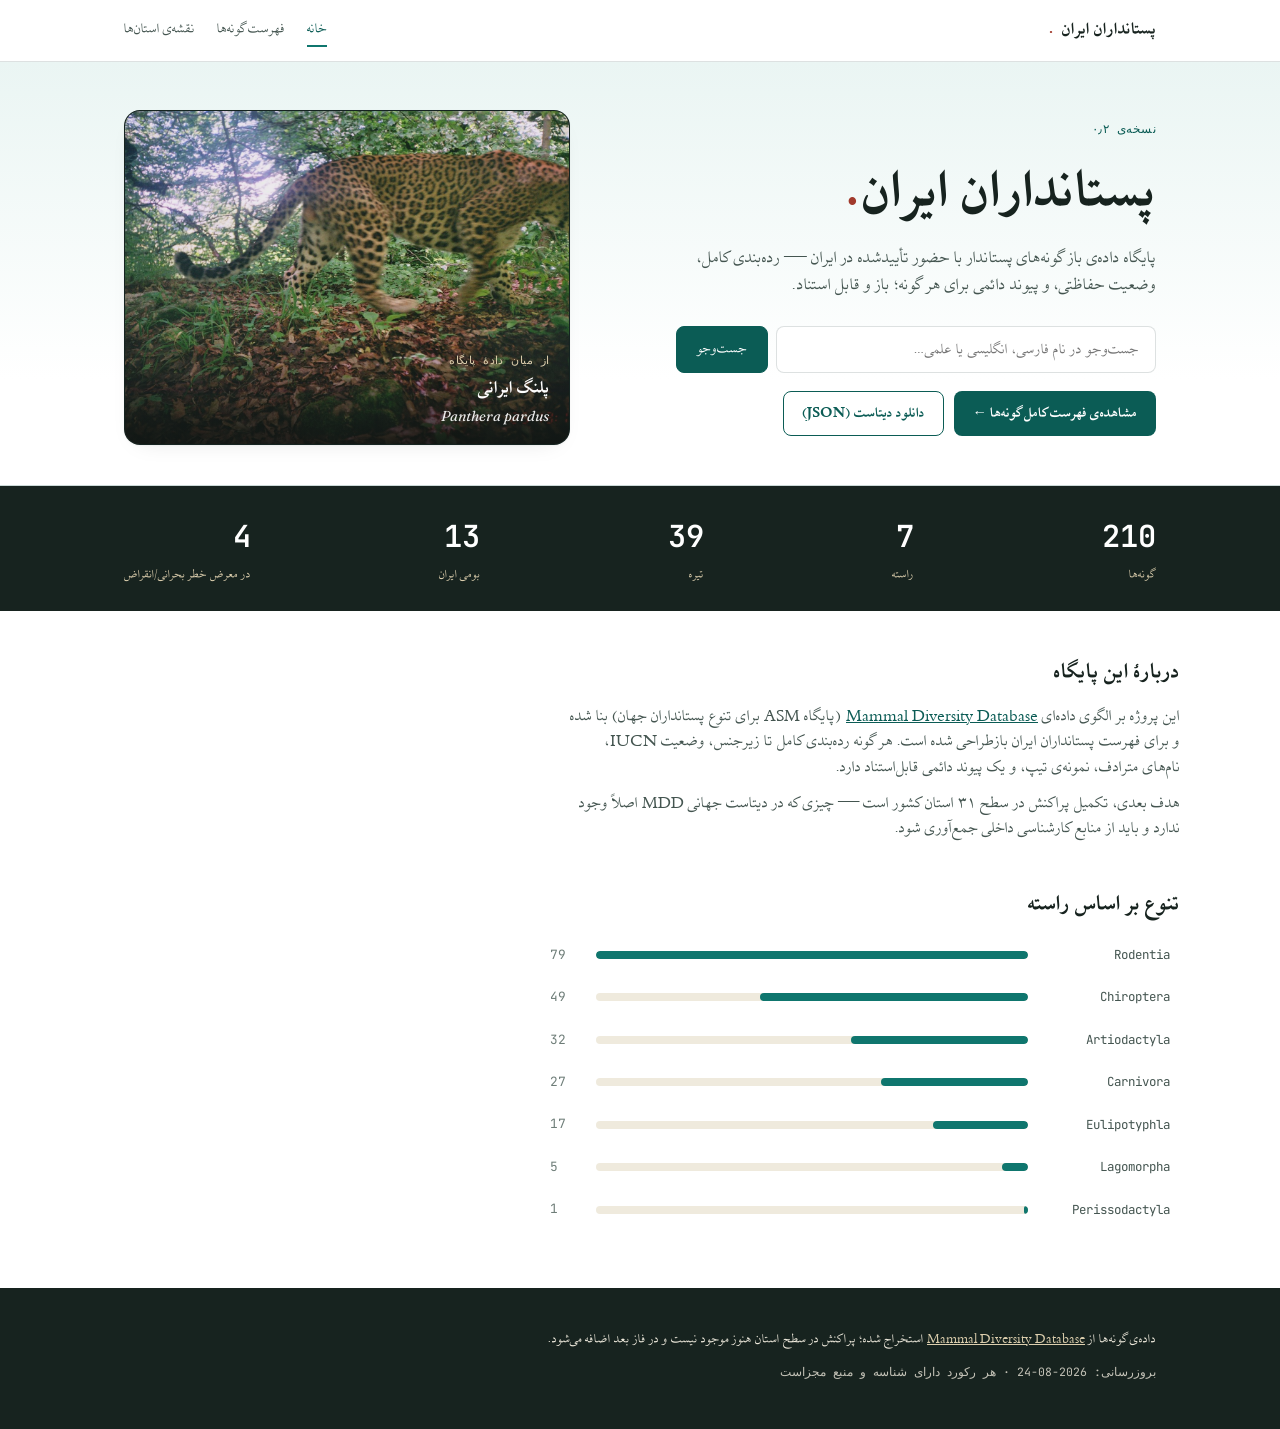
==== commit ced92309: "تغییر فونت فارسی به XB Niloofar + حذف ارجاع بالای صفحه به منبع خارجی - فونت فارسی از Vazirmatn به XB" ====
--- a/index.html
+++ b/index.html
@@ -18,7 +18,6 @@
       <a href="index.html" class="is-current">خانه</a>
       <a href="list.html">فهرست گونه‌ها</a>
       <a href="map.html">نقشه‌ی استان‌ها</a>
-      <a href="https://www.mammaldiversity.org" target="_blank" rel="noopener">Mammal Diversity Database</a>
     </div>
   </div>
 </nav>
@@ -26,7 +25,7 @@
 <header class="hero">
   <div class="wrap hero-grid">
     <div class="hero-text">
-      <p class="eyebrow">نسخه‌ی ۰٫۲ · برگرفته از Mammal Diversity Database</p>
+      <p class="eyebrow">نسخه‌ی ۰٫۲</p>
       <h1>پستانداران ایران<span class="dot">.</span></h1>
       <p class="tagline">پایگاه داده‌ی باز گونه‌های پستاندار با حضور تأییدشده در ایران — رده‌بندی کامل، وضعیت حفاظتی، و پیوند دائمی برای هر گونه؛ باز و قابل استناد.</p>
 
--- a/assets/style.css
+++ b/assets/style.css
@@ -1,14 +1,19 @@
 /* ================= self-hosted fonts =================
-   Vazirmatn از Google Fonts حذف و این‌جا self-host شد — fonts.googleapis.com
-   در ایران (مخاطب اصلی این سایت) اغلب کند یا فیلتر است؛ بدون این فونت،
-   مرورگر برای متن فارسی به فونت سیستمی برمی‌گردد که ظاهرش عربی/نامتناسب
-   به‌نظر می‌رسد. منبع: rastikerdar/vazirmatn (OFL 1.1) — پروانه در
-   assets/fonts/Vazirmatn-OFL.txt. */
+   XB Niloofar — فونت فارسی ساده و آشنا (نه یک فونت مدرن/هندسی)، self-host
+   شده تا به هیچ سروری خارج از همین ریپو وابسته نباشد. منبع: fontlibrary.org
+   (طراح: Behnam، بنیاد: Irmug)، مجوز OFL — پروانه در
+   assets/fonts/XBNiloofar-OFL.txt. */
 @font-face{
-  font-family: 'Vazirmatn';
-  src: url('fonts/Vazirmatn%5Bwght%5D.woff2') format('woff2-variations'),
-       url('fonts/Vazirmatn%5Bwght%5D.woff2') format('woff2');
-  font-weight: 100 900;
+  font-family: 'XB Niloofar';
+  src: url('fonts/XBNiloofar-Regular.woff2') format('woff2');
+  font-weight: 400;
+  font-style: normal;
+  font-display: swap;
+}
+@font-face{
+  font-family: 'XB Niloofar';
+  src: url('fonts/XBNiloofar-Bold.woff2') format('woff2');
+  font-weight: 700;
   font-style: normal;
   font-display: swap;
 }
@@ -33,7 +38,7 @@
   --radius:     16px;
   --radius-sm:  8px;
   --radius-pill: 999px;
-  --font-fa:    'Vazirmatn', 'Tahoma', sans-serif;
+  --font-fa:    'XB Niloofar', 'Tahoma', sans-serif;
   --font-sci:   'Fraunces', Georgia, serif;
   --font-mono:  'JetBrains Mono', ui-monospace, 'Courier New', monospace;
   --shadow-card: 0 1px 2px rgba(23,35,31,0.04), 0 8px 24px -16px rgba(23,35,31,0.18);
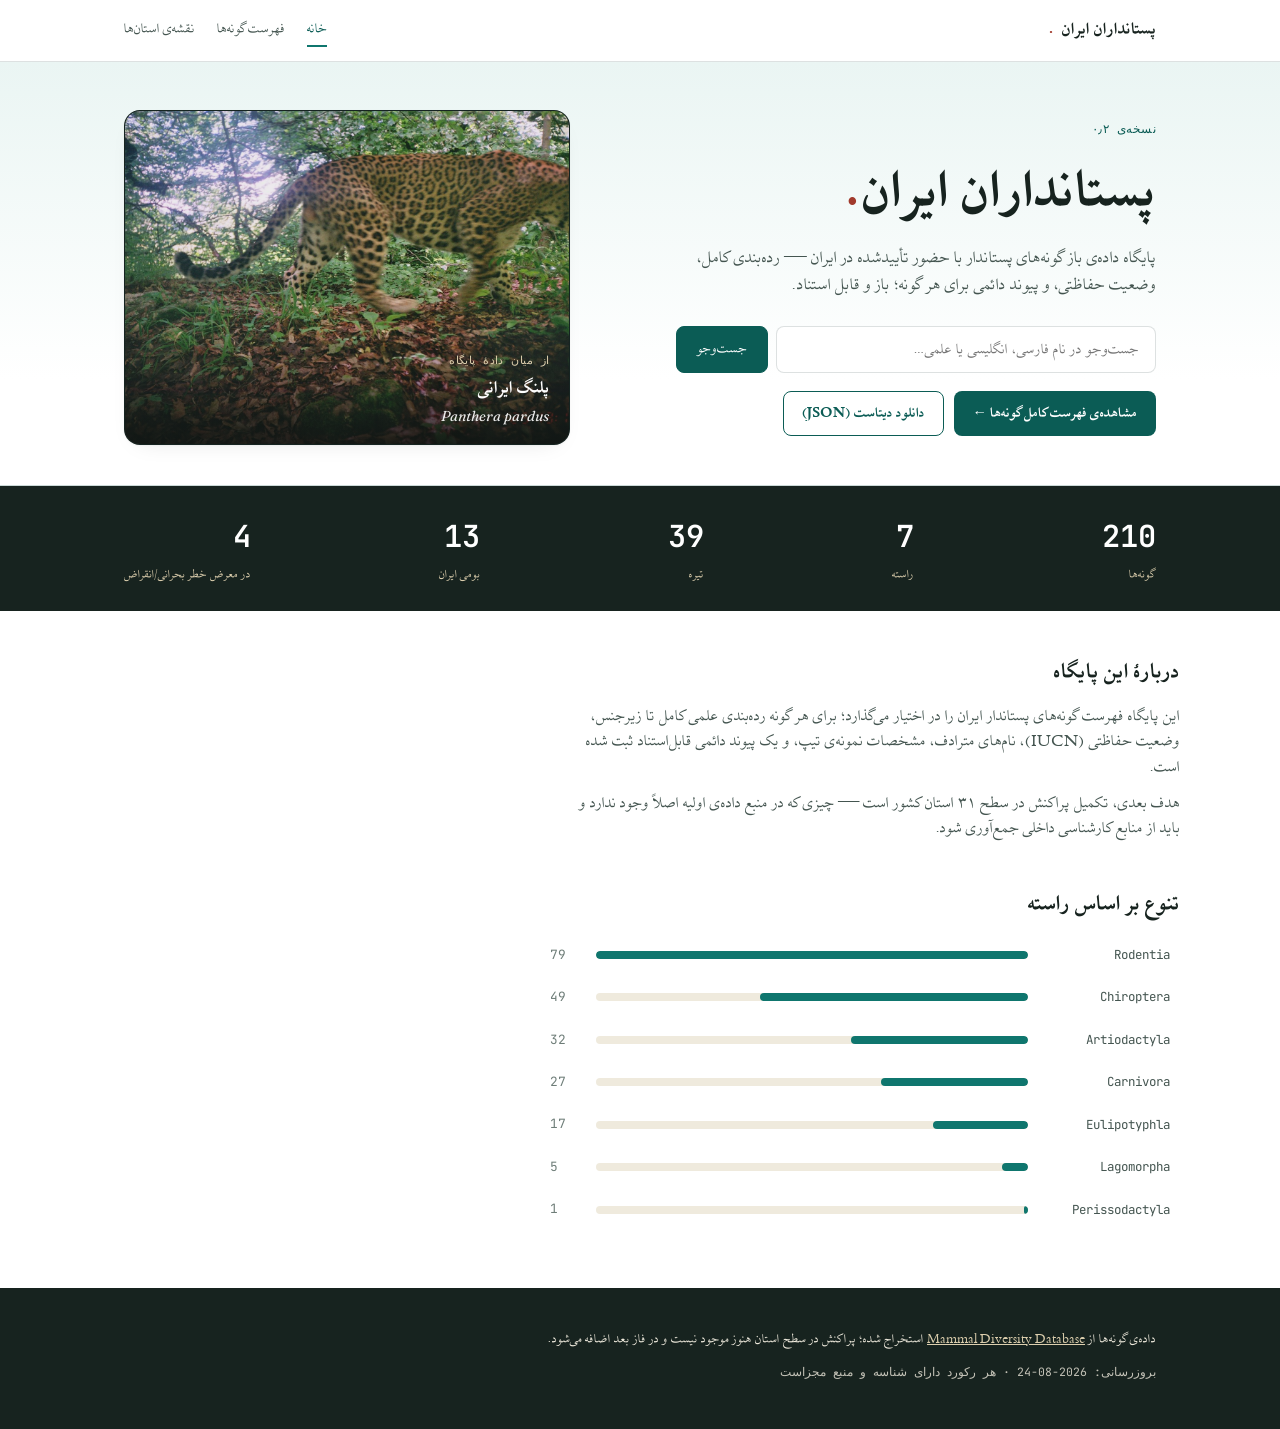
==== commit a86c54ef: "بازنویسی بخش «دربارهٔ این پایگاه» بدون نام‌بردن از سازمان خارجی اسم کامل American Society of Mammalo" ====
--- a/index.html
+++ b/index.html
@@ -65,8 +65,8 @@
 <main class="wrap page-sections">
   <section class="about-section">
     <h2>دربارهٔ این پایگاه</h2>
-    <p>این پروژه بر الگوی داده‌ای <a href="https://www.mammaldiversity.org" target="_blank" rel="noopener">Mammal Diversity Database</a> (پایگاه ASM برای تنوع پستانداران جهان) بنا شده و برای فهرست پستانداران ایران بازطراحی شده است. هر گونه رده‌بندی کامل تا زیرجنس، وضعیت IUCN، نام‌های مترادف، نمونه‌ی تیپ، و یک پیوند دائمی قابل‌استناد دارد.</p>
-    <p>هدف بعدی، تکمیل پراکنش در سطح ۳۱ استان کشور است — چیزی که در دیتاست جهانی MDD اصلاً وجود ندارد و باید از منابع کارشناسی داخلی جمع‌آوری شود.</p>
+    <p>این پایگاه فهرست گونه‌های پستاندار ایران را در اختیار می‌گذارد؛ برای هر گونه رده‌بندی علمی کامل تا زیرجنس، وضعیت حفاظتی (IUCN)، نام‌های مترادف، مشخصات نمونه‌ی تیپ، و یک پیوند دائمی قابل‌استناد ثبت شده است.</p>
+    <p>هدف بعدی، تکمیل پراکنش در سطح ۳۱ استان کشور است — چیزی که در منبع داده‌ی اولیه اصلاً وجود ندارد و باید از منابع کارشناسی داخلی جمع‌آوری شود.</p>
   </section>
 
   <section class="breakdown-section">
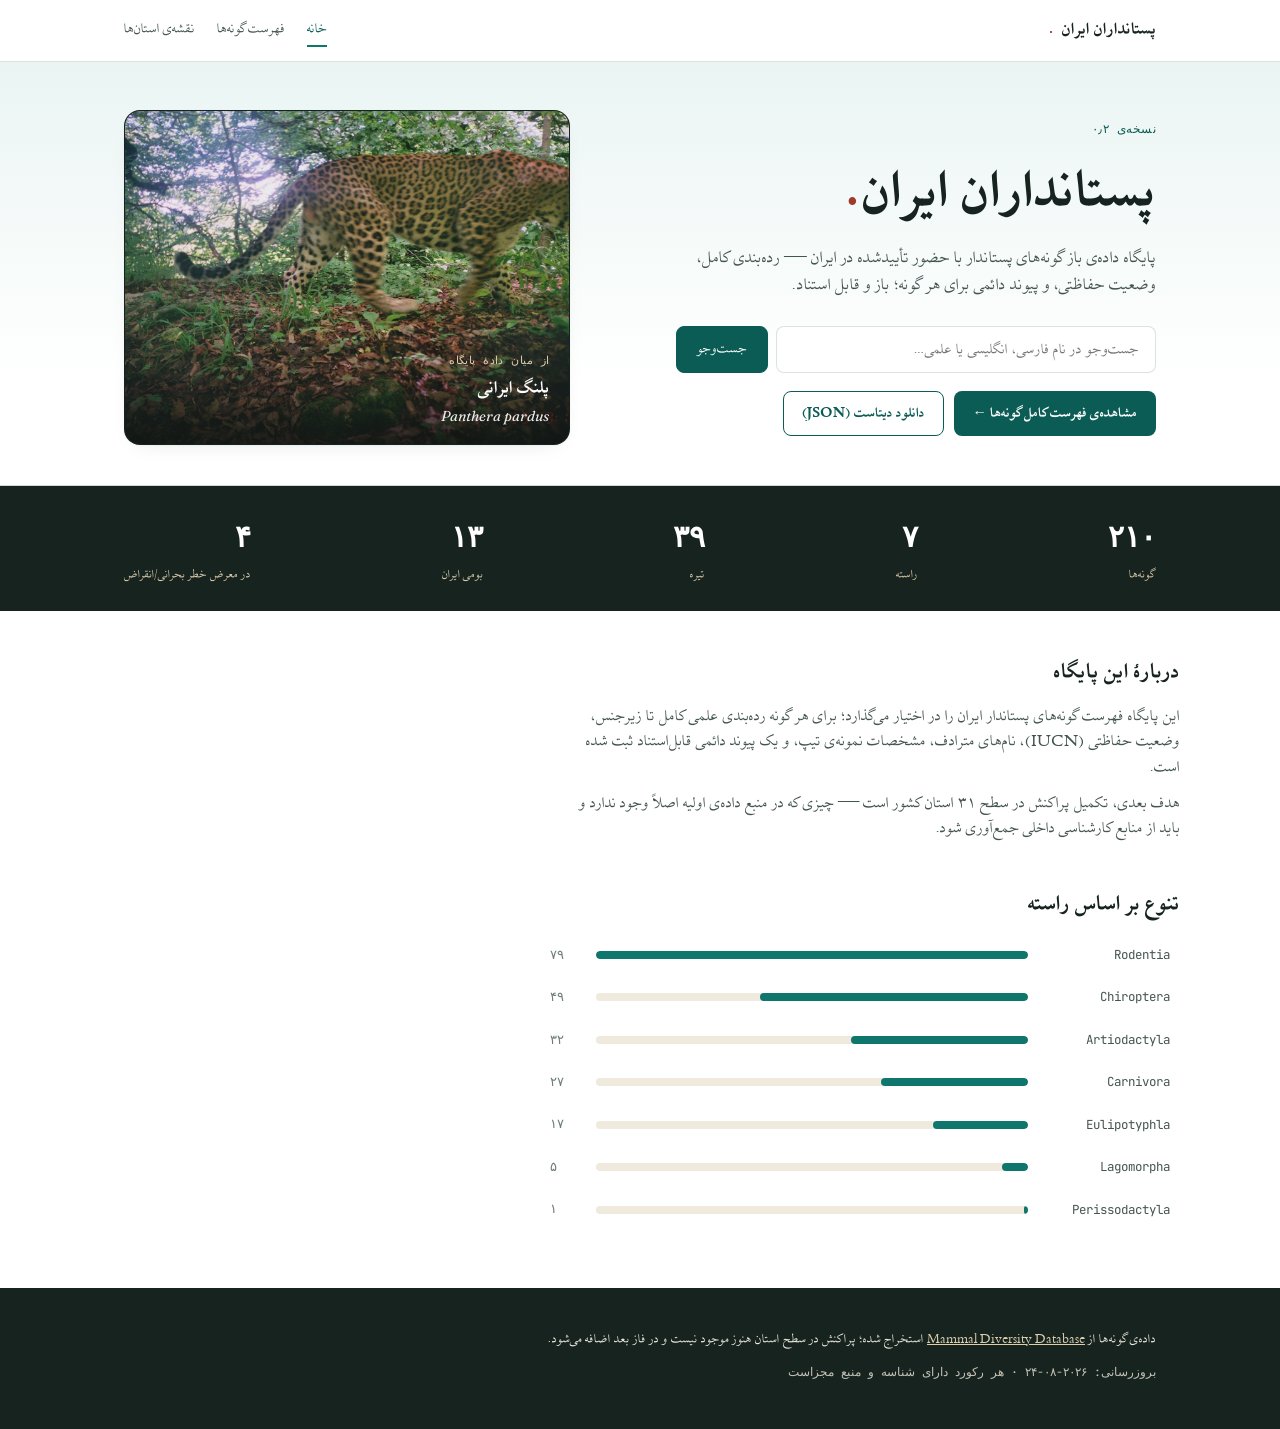
==== commit 595d05f3: "تبدیل اعداد به رقم فارسی در جاهایی که با جاوااسکریپت رندر می‌شدند آمار، شمارنده‌های چیپ راسته، نتیجه" ====
--- a/index.html
+++ b/index.html
@@ -82,6 +82,7 @@
   </div>
 </footer>
 
+<script src="assets/digits.js"></script>
 <script src="assets/home.js"></script>
 </body>
 </html>
